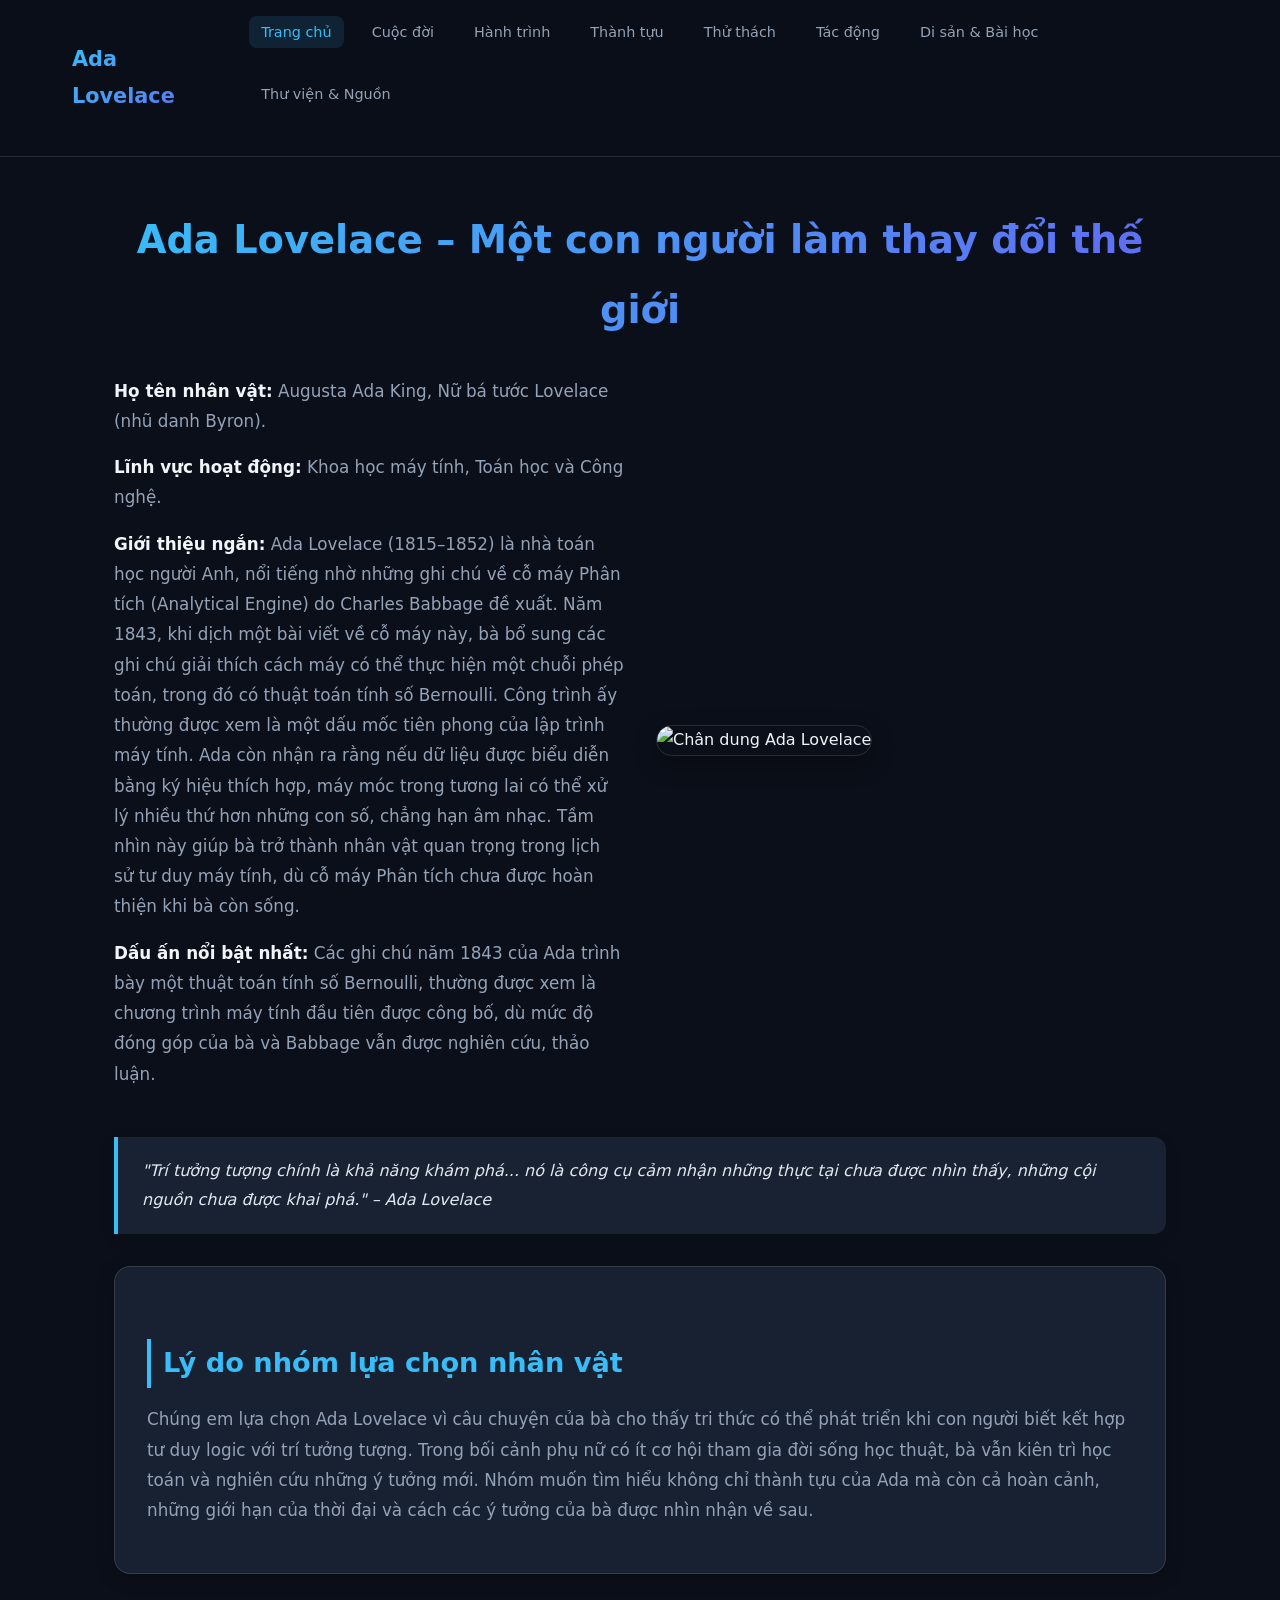
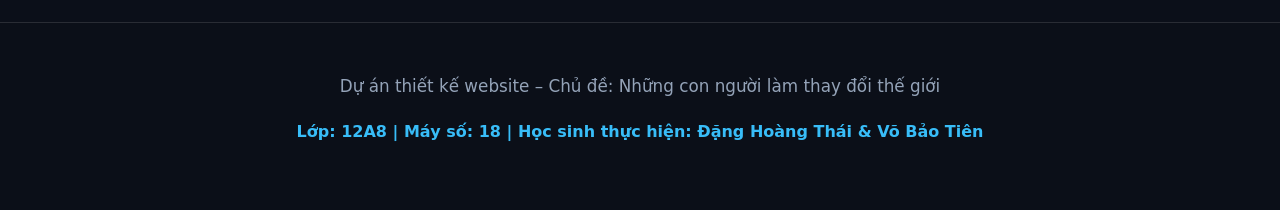
==== index.html @ ce47893e "Add files via upload" ====
<!DOCTYPE html>
<html lang="vi">
<head>
    <meta charset="UTF-8">
    <meta name="viewport" content="width=device-width, initial-scale=1.0">
    <title>Ada Lovelace – Một con người làm thay đổi thế giới</title>
    <link rel="stylesheet" href="style.css">
</head>
<body>
    <header>
        <div class="nav-container">
            <a href="index.html" class="logo">Ada Lovelace</a>
            <nav>
                <ul>
                    <li><a href="index.html" class="active">Trang chủ</a></li>
                    <li><a href="cuocdoi.html" class="">Cuộc đời</a></li>
                    <li><a href="hanhtrinh.html" class="">Hành trình</a></li>
                    <li><a href="thanhtuu.html" class="">Thành tựu</a></li>
                    <li><a href="thuthach.html" class="">Thử thách</a></li>
                    <li><a href="tacdong.html" class="">Tác động</a></li>
                    <li><a href="disan_baihoc.html" class="">Di sản & Bài học</a></li>
                    <li><a href="thuvien_nguon.html" class="">Thư viện & Nguồn</a></li>
                </ul>
            </nav>
        </div>
    </header>

    <main>
        <h1>Ada Lovelace – Một con người làm thay đổi thế giới</h1>
        
        <div class="grid-container" style="align-items: center;">
            <div>
                <p><strong>Họ tên nhân vật:</strong> Augusta Ada King, Nữ bá tước Lovelace (nhũ danh Byron).</p>
                <p><strong>Lĩnh vực hoạt động:</strong> Khoa học máy tính, Toán học và Công nghệ.</p>
                <p><strong>Giới thiệu ngắn:</strong> Ada Lovelace (1815–1852) là nhà toán học người Anh, nổi tiếng nhờ những ghi chú về cỗ máy Phân tích (Analytical Engine) do Charles Babbage đề xuất. Năm 1843, khi dịch một bài viết về cỗ máy này, bà bổ sung các ghi chú giải thích cách máy có thể thực hiện một chuỗi phép toán, trong đó có thuật toán tính số Bernoulli. Công trình ấy thường được xem là một dấu mốc tiên phong của lập trình máy tính. Ada còn nhận ra rằng nếu dữ liệu được biểu diễn bằng ký hiệu thích hợp, máy móc trong tương lai có thể xử lý nhiều thứ hơn những con số, chẳng hạn âm nhạc. Tầm nhìn này giúp bà trở thành nhân vật quan trọng trong lịch sử tư duy máy tính, dù cỗ máy Phân tích chưa được hoàn thiện khi bà còn sống.</p>
                <p><strong>Dấu ấn nổi bật nhất:</strong> Các ghi chú năm 1843 của Ada trình bày một thuật toán tính số Bernoulli, thường được xem là chương trình máy tính đầu tiên được công bố, dù mức độ đóng góp của bà và Babbage vẫn được nghiên cứu, thảo luận.</p>
            </div>
            <div>
                <img src="assets/ada-02.jpg" alt="Chân dung Ada Lovelace" style="width: 100%; border-radius: 16px; border: 1px solid var(--border-color); box-shadow: 0 8px 25px rgba(0,0,0,0.3);" loading="lazy" decoding="async">
            </div>
        </div>

        <blockquote>
            "Trí tưởng tượng chính là khả năng khám phá... nó là công cụ cảm nhận những thực tại chưa được nhìn thấy, những cội nguồn chưa được khai phá." – Ada Lovelace
        </blockquote>

        <div class="card">
            <h2>Lý do nhóm lựa chọn nhân vật</h2>
            <p>Chúng em lựa chọn Ada Lovelace vì câu chuyện của bà cho thấy tri thức có thể phát triển khi con người biết kết hợp tư duy logic với trí tưởng tượng. Trong bối cảnh phụ nữ có ít cơ hội tham gia đời sống học thuật, bà vẫn kiên trì học toán và nghiên cứu những ý tưởng mới. Nhóm muốn tìm hiểu không chỉ thành tựu của Ada mà còn cả hoàn cảnh, những giới hạn của thời đại và cách các ý tưởng của bà được nhìn nhận về sau.</p>
        </div>
    </main>

    <footer>
        <p>Dự án thiết kế website – Chủ đề: Những con người làm thay đổi thế giới</p>
        <p class="team-info">Lớp: 12A8 | Máy số: 18 | Học sinh thực hiện: Đặng Hoàng Thái & Võ Bảo Tiên</p>
    </footer>
</body>
</html>
---- style.css ----
:root {
    --bg-color: #0b0f19;
    --card-bg: rgba(30, 41, 59, 0.75);
    --text-color: #f1f5f9;
    --text-muted: #94a3b8;
    --accent-color: #38bdf8;
    --accent-gradient: linear-gradient(135deg, #38bdf8 0%, #6366f1 100%);
    --border-color: rgba(255, 255, 255, 0.12);
    --transition: all 0.3s ease-in-out;
}

* {
    margin: 0;
    padding: 0;
    box-sizing: border-box;
}

body {
    font-family: 'Segoe UI', system-ui, -apple-system, sans-serif;
    background-color: var(--bg-color);
    color: var(--text-color);
    line-height: 1.8;
    overflow-x: hidden;
}

/* Banner / Header */
header {
    position: sticky;
    top: 0;
    z-index: 1000;
    background: rgba(11, 15, 25, 0.9);
    backdrop-filter: blur(12px);
    border-bottom: 1px solid var(--border-color);
}

.nav-container {
    max-width: 1200px;
    margin: 0 auto;
    display: flex;
    justify-content: space-between;
    align-items: center;
    padding: 1rem 2rem;
}

.logo {
    font-size: 1.3rem;
    font-weight: 700;
    background: var(--accent-gradient);
    -webkit-background-clip: text;
    -webkit-text-fill-color: transparent;
    text-decoration: none;
}

nav ul {
    display: flex;
    list-style: none;
    gap: 1rem;
    flex-wrap: wrap;
}

nav ul li a {
    color: var(--text-muted);
    text-decoration: none;
    font-size: 0.9rem;
    font-weight: 500;
    transition: var(--transition);
    padding: 0.5rem 0.75rem;
    border-radius: 8px;
}

nav ul li a:hover, nav ul li a.active {
    color: var(--accent-color);
    background: rgba(56, 189, 248, 0.12);
}

/* Main Layout */
main {
    max-width: 1100px;
    margin: 3rem auto;
    padding: 0 1.5rem;
    min-height: 70vh;
}

h1 {
    font-size: 2.4rem;
    margin-bottom: 1.5rem;
    background: var(--accent-gradient);
    -webkit-background-clip: text;
    -webkit-text-fill-color: transparent;
    text-align: center;
}

h2 {
    font-size: 1.7rem;
    margin: 2.5rem 0 1rem;
    color: var(--accent-color);
    border-left: 4px solid var(--accent-color);
    padding-left: 0.75rem;
}

p, li {
    color: var(--text-muted);
    font-size: 1.05rem;
    margin-bottom: 1rem;
}

ul, ol {
    padding-left: 1.5rem;
    margin-bottom: 1rem;
}

strong {
    color: var(--text-color);
}

/* Grid & Cards */
.grid-container {
    display: grid;
    grid-template-columns: repeat(auto-fit, minmax(300px, 1fr));
    gap: 2rem;
    margin: 2rem 0;
}

.card {
    background: var(--card-bg);
    border: 1px solid var(--border-color);
    border-radius: 16px;
    padding: 2rem;
    backdrop-filter: blur(10px);
    transition: var(--transition);
    box-shadow: 0 4px 20px rgba(0, 0, 0, 0.2);
}

.card:hover {
    transform: translateY(-5px);
    border-color: var(--accent-color);
    box-shadow: 0 10px 30px rgba(56, 189, 248, 0.15);
}

/* Timeline */
.timeline {
    position: relative;
    max-width: 850px;
    margin: 3rem auto;
    padding-left: 2.5rem;
    border-left: 3px solid var(--accent-color);
}

.timeline-item {
    position: relative;
    margin-bottom: 2.5rem;
    padding-left: 1.5rem;
}

.timeline-item::before {
    content: '';
    position: absolute;
    left: -3.05rem;
    top: 5px;
    width: 16px;
    height: 16px;
    border-radius: 50%;
    background: var(--accent-color);
    border: 3px solid var(--bg-color);
    box-shadow: 0 0 0 3px rgba(56, 189, 248, 0.3);
}

/* Gallery */
.gallery-grid {
    display: grid;
    grid-template-columns: repeat(auto-fit, minmax(240px, 1fr));
    gap: 1.5rem;
    margin: 2rem 0;
}

.gallery-item {
    position: relative;
    border-radius: 12px;
    overflow: hidden;
    aspect-ratio: 4/3;
    background: #1e293b;
    border: 1px solid var(--border-color);
}

.gallery-item img {
    width: 100%;
    height: 100%;
    object-fit: cover;
    transition: var(--transition);
}

.gallery-item:hover img {
    transform: scale(1.08);
}

.gallery-caption {
    position: absolute;
    bottom: 0;
    left: 0;
    right: 0;
    padding: 1rem;
    background: linear-gradient(to top, rgba(11, 15, 25, 0.95), transparent);
    color: #fff;
    font-size: 0.9rem;
    opacity: 0;
    transition: var(--transition);
}

.gallery-item:hover .gallery-caption {
    opacity: 1;
}

/* Table */
table {
    width: 100%;
    border-collapse: collapse;
    margin: 2rem 0;
    background: var(--card-bg);
    border-radius: 12px;
    overflow: hidden;
    border: 1px solid var(--border-color);
}

th, td {
    padding: 1rem 1.25rem;
    text-align: left;
    border-bottom: 1px solid var(--border-color);
}

th {
    background: rgba(56, 189, 248, 0.15);
    color: var(--accent-color);
    font-weight: 600;
}

/* Quote Box */
blockquote {
    border-left: 4px solid var(--accent-color);
    padding: 1.25rem 1.5rem;
    margin: 2rem 0;
    background: var(--card-bg);
    border-radius: 0 12px 12px 0;
    font-style: italic;
    color: #e2e8f0;
    box-shadow: 0 4px 15px rgba(0,0,0,0.1);
}

/* Footer */
footer {
    text-align: center;
    padding: 3rem 1.5rem;
    background: rgba(11, 15, 25, 0.95);
    border-top: 1px solid var(--border-color);
    color: var(--text-muted);
    font-size: 0.9rem;
}

.team-info {
    margin-top: 0.75rem;
    color: var(--accent-color);
    font-weight: 600;
    font-size: 1rem;
}

/* Responsive Media Query */
@media (max-width: 768px) {
    .nav-container {
        flex-direction: column;
        gap: 1rem;
    }
    nav ul {
        justify-content: center;
        gap: 0.5rem;
    }
    h1 {
        font-size: 2rem;
    }
    .grid-container {
        grid-template-columns: 1fr;
    }
}


/* Ada Lovelace gallery improvements: local images, clear captions, responsive layout */
.ada-gallery { grid-template-columns: repeat(auto-fit, minmax(min(100%, 240px), 1fr)); gap: 1.25rem; }
.ada-gallery-item { margin: 0; overflow: hidden; display: flex; flex-direction: column; aspect-ratio: auto; background: var(--card-bg); border: 1px solid var(--border-color); border-radius: 14px; box-shadow: 0 8px 24px rgba(0,0,0,.18); }
.ada-gallery-item img { display: block; width: 100%; height: 220px; object-fit: cover; background: #e9e1d4; }
.ada-gallery-item .gallery-caption { position: static; display: flex; flex-direction: column; gap: .45rem; padding: 1rem; line-height: 1.6; opacity: 1; background: var(--card-bg); color: var(--text-color); }
.ada-gallery-item:hover .gallery-caption { opacity: 1; }
.ada-gallery-item .gallery-caption strong { color: var(--text-color); }
.ada-gallery-item .gallery-caption span { color: var(--text-muted); font-size: .95rem; }
@media (max-width: 640px) { .nav-container { padding: .8rem 1rem; flex-direction: column; align-items: flex-start; gap: .75rem; } nav ul { gap: .35rem; } nav ul li a { display: inline-block; font-size: .82rem; padding: .45rem .55rem; } main { margin: 1.5rem auto; padding: 0 1rem; } h1 { font-size: 1.8rem; } .ada-gallery-item img { height: 200px; } .card { padding: 1.25rem; } }
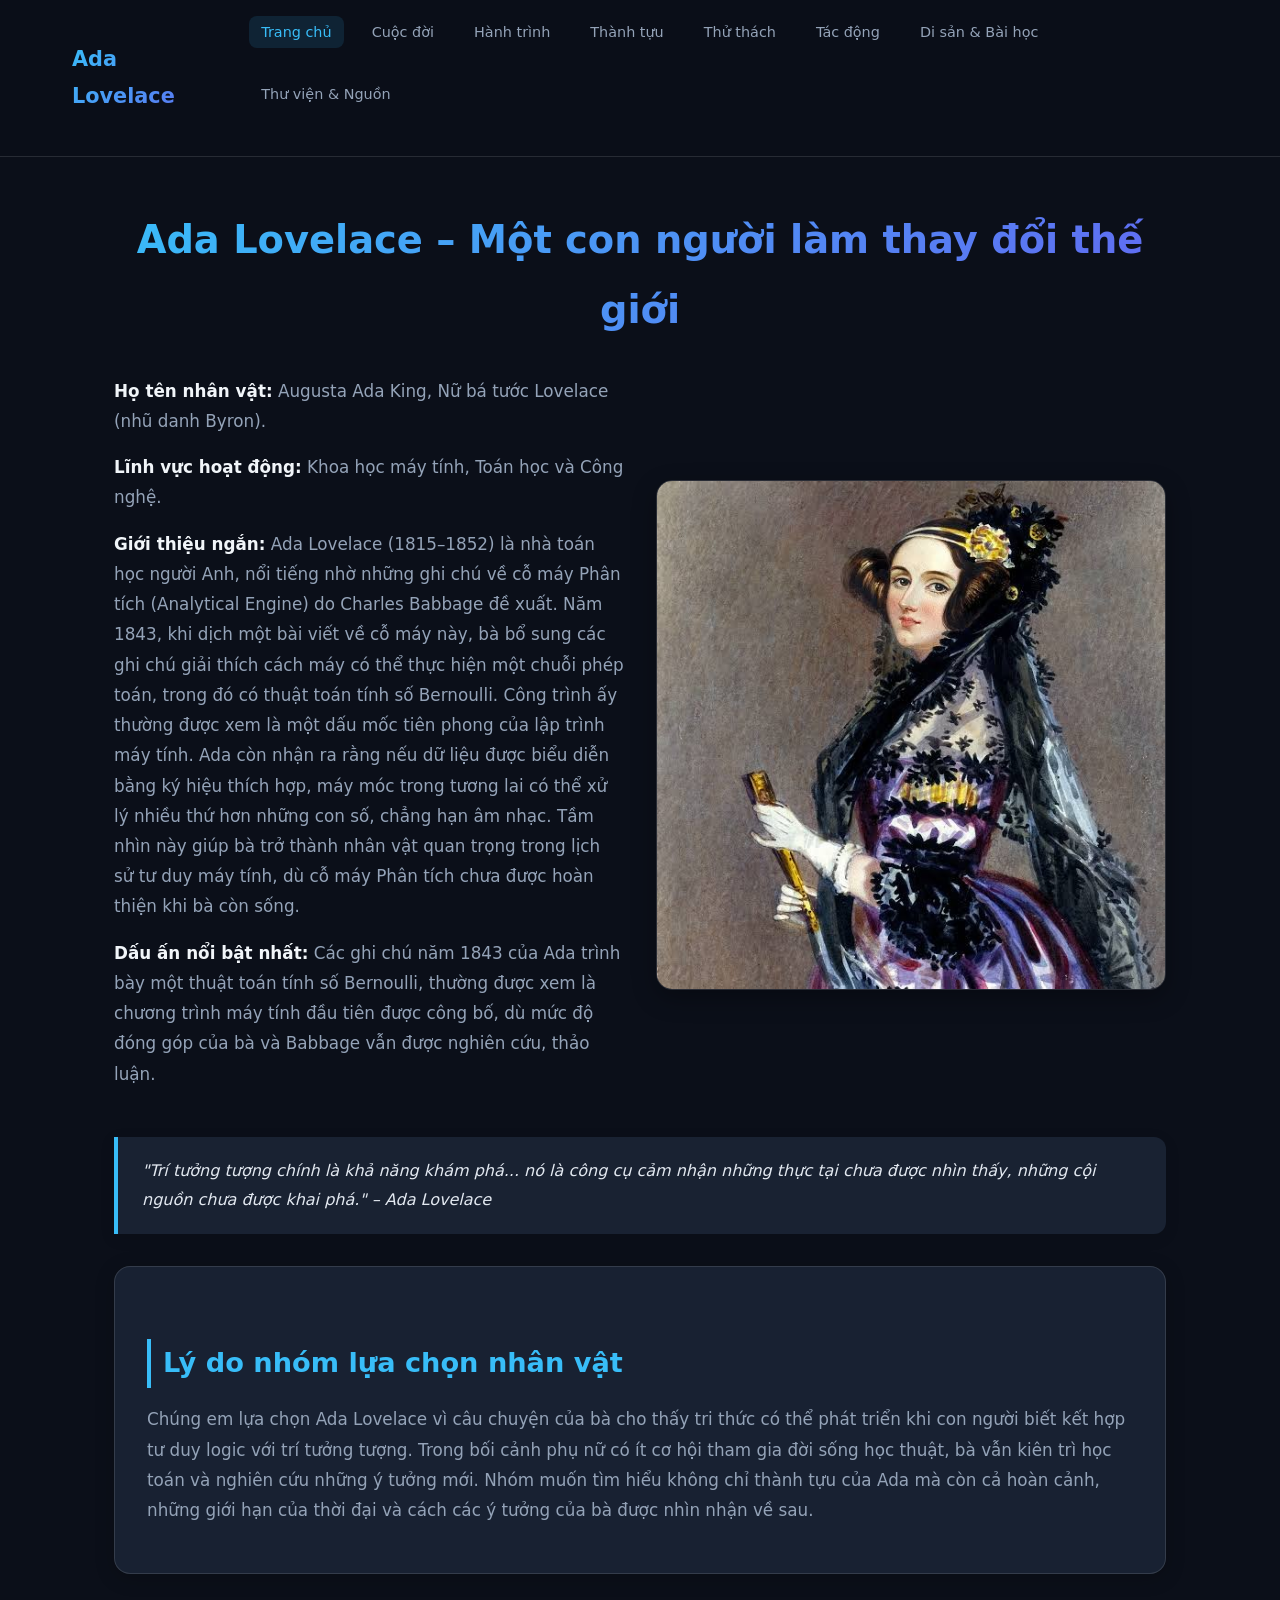
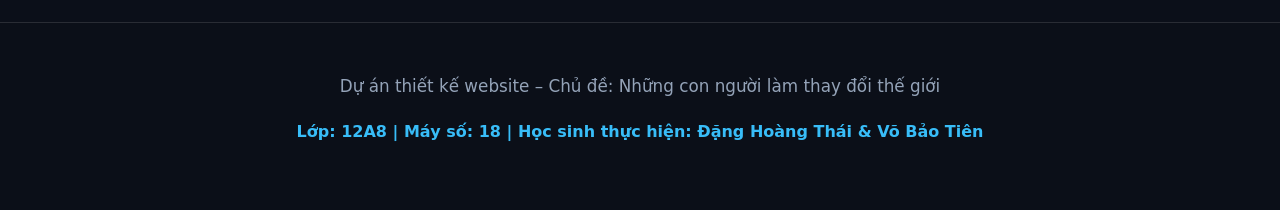
==== commit b7989332: "Fix image paths for GitHub Pages" ====
--- a/index.html
+++ b/index.html
@@ -36,7 +36,7 @@
                 <p><strong>Dấu ấn nổi bật nhất:</strong> Các ghi chú năm 1843 của Ada trình bày một thuật toán tính số Bernoulli, thường được xem là chương trình máy tính đầu tiên được công bố, dù mức độ đóng góp của bà và Babbage vẫn được nghiên cứu, thảo luận.</p>
             </div>
             <div>
-                <img src="assets/ada-02.jpg" alt="Chân dung Ada Lovelace" style="width: 100%; border-radius: 16px; border: 1px solid var(--border-color); box-shadow: 0 8px 25px rgba(0,0,0,0.3);" loading="lazy" decoding="async">
+                <img src="ada-02.jpg" alt="Chân dung Ada Lovelace" style="width: 100%; border-radius: 16px; border: 1px solid var(--border-color); box-shadow: 0 8px 25px rgba(0,0,0,0.3);" loading="lazy" decoding="async">
             </div>
         </div>
 
